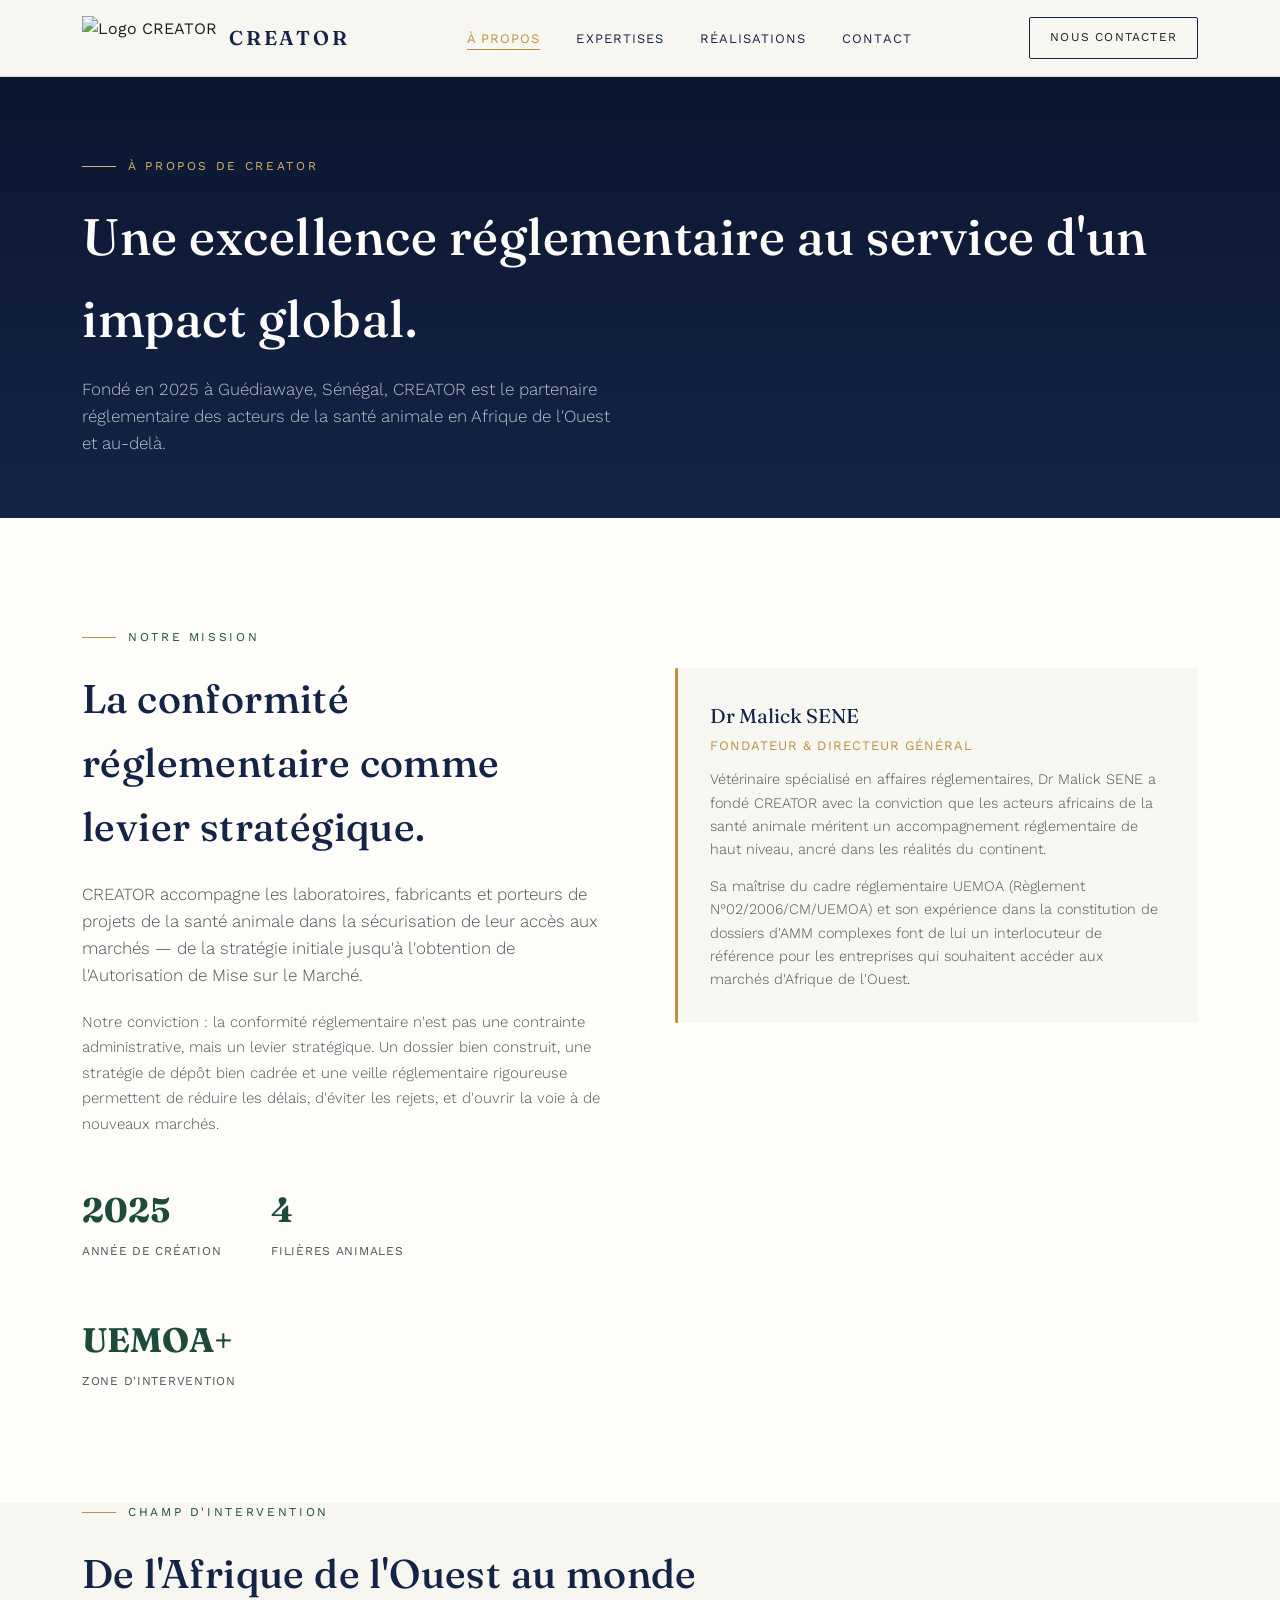
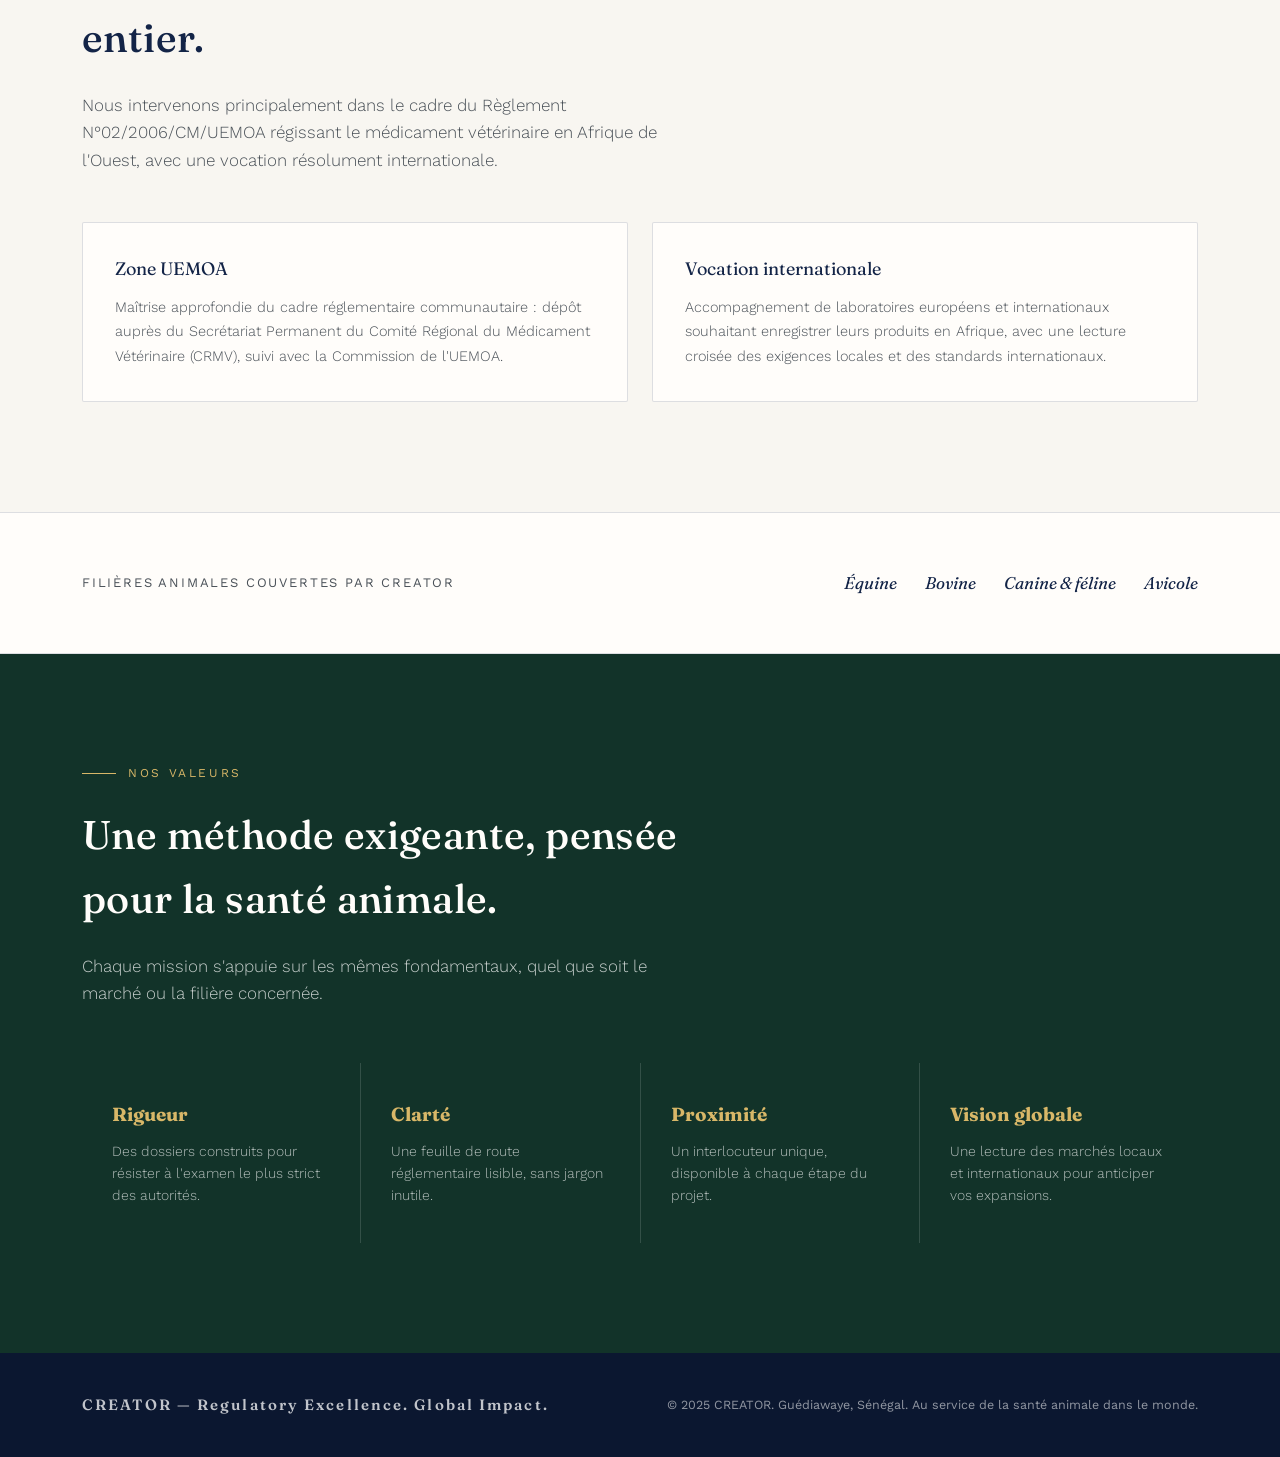
==== apropos.html @ 9912585a "feat: add complete CREATOR multi-page website" ====
<!DOCTYPE html>
<html lang="fr">
<head>
<meta charset="UTF-8">
<meta name="viewport" content="width=device-width, initial-scale=1.0">
<title>À propos — CREATOR</title>
<meta name="description" content="CREATOR, cabinet de conseil en affaires réglementaires vétérinaires fondé par Dr Malick SENE. Basé à Guédiawaye, Sénégal.">
<link rel="stylesheet" href="style.css">
</head>
<body>

<header>
  <div class="nav-inner">
    <a href="index.html" class="brand">
      <img src="logo.jpeg" alt="Logo CREATOR">
      <span class="brand-name">CREATOR</span>
    </a>
    <nav>
      <ul>
        <li><a href="apropos.html" class="active">À propos</a></li>
        <li><a href="expertises.html">Expertises</a></li>
        <li><a href="realisations.html">Réalisations</a></li>
        <li><a href="contact.html">Contact</a></li>
      </ul>
    </nav>
    <a href="contact.html" class="nav-cta">Nous contacter</a>
    <button class="menu-toggle" onclick="document.getElementById('mobileNav').classList.toggle('open')">Menu</button>
  </div>
  <div class="mobile-nav" id="mobileNav">
    <a href="apropos.html">À propos</a>
    <a href="expertises.html">Expertises</a>
    <a href="realisations.html">Réalisations</a>
    <a href="contact.html">Contact</a>
  </div>
</header>

<section class="page-hero">
  <div class="wrap">
    <div class="kicker">À propos de CREATOR</div>
    <h1>Une excellence réglementaire au service d'un impact global.</h1>
    <p>Fondé en 2025 à Guédiawaye, Sénégal, CREATOR est le partenaire réglementaire des acteurs de la santé animale en Afrique de l'Ouest et au-delà.</p>
  </div>
</section>

<section class="section about">
  <div class="wrap about-grid">
    <div>
      <div class="kicker">Notre mission</div>
      <h2>La conformité réglementaire comme levier stratégique.</h2>
      <p class="lead">CREATOR accompagne les laboratoires, fabricants et porteurs de projets de la santé animale dans la sécurisation de leur accès aux marchés — de la stratégie initiale jusqu'à l'obtention de l'Autorisation de Mise sur le Marché.</p>
      <p style="margin-top:20px; color:var(--ink-soft); font-size:15px; font-weight:300; line-height:1.7">Notre conviction : la conformité réglementaire n'est pas une contrainte administrative, mais un levier stratégique. Un dossier bien construit, une stratégie de dépôt bien cadrée et une veille réglementaire rigoureuse permettent de réduire les délais, d'éviter les rejets, et d'ouvrir la voie à de nouveaux marchés.</p>
      <div class="stat-row">
        <div class="stat"><b>2025</b><span>Année de création</span></div>
        <div class="stat"><b>4</b><span>Filières animales</span></div>
        <div class="stat"><b>UEMOA+</b><span>Zone d'intervention</span></div>
      </div>
    </div>
    <div>
      <div class="founder-card">
        <div class="name">Dr Malick SENE</div>
        <div class="title">Fondateur & Directeur Général</div>
        <p>Vétérinaire spécialisé en affaires réglementaires, Dr Malick SENE a fondé CREATOR avec la conviction que les acteurs africains de la santé animale méritent un accompagnement réglementaire de haut niveau, ancré dans les réalités du continent.</p>
        <p style="margin-top:14px">Sa maîtrise du cadre réglementaire UEMOA (Règlement N°02/2006/CM/UEMOA) et son expérience dans la constitution de dossiers d'AMM complexes font de lui un interlocuteur de référence pour les entreprises qui souhaitent accéder aux marchés d'Afrique de l'Ouest.</p>
      </div>
    </div>
  </div>
</section>

<!-- Zone d'intervention -->
<section class="section" style="background:var(--cream); padding-top:0">
  <div class="wrap">
    <div class="kicker">Champ d'intervention</div>
    <h2>De l'Afrique de l'Ouest au monde entier.</h2>
    <p class="lead">Nous intervenons principalement dans le cadre du Règlement N°02/2006/CM/UEMOA régissant le médicament vétérinaire en Afrique de l'Ouest, avec une vocation résolument internationale.</p>

    <div style="display:grid; grid-template-columns:repeat(2,1fr); gap:24px; margin-top:48px">
      <div style="padding:32px; background:var(--paper); border:1px solid var(--line); border-radius:2px">
        <div style="font-family:'Fraunces',serif; font-size:18px; color:var(--navy); margin-bottom:12px">Zone UEMOA</div>
        <p style="font-size:14.5px; color:var(--ink-soft); font-weight:300; line-height:1.7">Maîtrise approfondie du cadre réglementaire communautaire : dépôt auprès du Secrétariat Permanent du Comité Régional du Médicament Vétérinaire (CRMV), suivi avec la Commission de l'UEMOA.</p>
      </div>
      <div style="padding:32px; background:var(--paper); border:1px solid var(--line); border-radius:2px">
        <div style="font-family:'Fraunces',serif; font-size:18px; color:var(--navy); margin-bottom:12px">Vocation internationale</div>
        <p style="font-size:14.5px; color:var(--ink-soft); font-weight:300; line-height:1.7">Accompagnement de laboratoires européens et internationaux souhaitant enregistrer leurs produits en Afrique, avec une lecture croisée des exigences locales et des standards internationaux.</p>
      </div>
    </div>
  </div>
</section>

<!-- Filières -->
<section class="species-strip" style="margin-top:0">
  <div class="wrap">
    <p>Filières animales couvertes par CREATOR</p>
    <div class="species-tags">
      <span>Équine</span>
      <span>Bovine</span>
      <span>Canine & féline</span>
      <span>Avicole</span>
    </div>
  </div>
</section>

<!-- Approche -->
<section class="section approach">
  <div class="wrap">
    <div class="kicker">Nos valeurs</div>
    <h2>Une méthode exigeante, pensée pour la santé animale.</h2>
    <p class="lead">Chaque mission s'appuie sur les mêmes fondamentaux, quel que soit le marché ou la filière concernée.</p>
    <div class="value-grid">
      <div class="value-cell"><b>Rigueur</b><p>Des dossiers construits pour résister à l'examen le plus strict des autorités.</p></div>
      <div class="value-cell"><b>Clarté</b><p>Une feuille de route réglementaire lisible, sans jargon inutile.</p></div>
      <div class="value-cell"><b>Proximité</b><p>Un interlocuteur unique, disponible à chaque étape du projet.</p></div>
      <div class="value-cell"><b>Vision globale</b><p>Une lecture des marchés locaux et internationaux pour anticiper vos expansions.</p></div>
    </div>
  </div>
</section>

<footer>
  <div class="wrap footer-inner">
    <span class="brand-name">CREATOR — Regulatory Excellence. Global Impact.</span>
    <p>© 2025 CREATOR. Guédiawaye, Sénégal. Au service de la santé animale dans le monde.</p>
  </div>
</footer>

</body>
</html>
---- style.css ----
@import url('https://fonts.googleapis.com/css2?family=Fraunces:ital,opsz,wght@0,9..144,400;0,9..144,500;0,9..144,600;1,9..144,400&family=Work+Sans:wght@300;400;500;600&display=swap');

:root {
  --navy: #132447;
  --navy-deep: #0b1730;
  --forest: #1c4b3b;
  --forest-deep: #123329;
  --gold: #b8923f;
  --gold-light: #d8b768;
  --cream: #f8f6f1;
  --paper: #fffdfa;
  --ink: #1a1e22;
  --ink-soft: #4a5158;
  --line: rgba(19,36,71,0.14);
}

*, *::before, *::after { box-sizing: border-box; margin: 0; padding: 0; }
html { scroll-behavior: smooth; }
body {
  font-family: 'Work Sans', sans-serif;
  color: var(--ink);
  background: var(--cream);
  line-height: 1.6;
  -webkit-font-smoothing: antialiased;
}
h1, h2, h3, .display {
  font-family: 'Fraunces', serif;
  font-weight: 500;
  letter-spacing: 0.01em;
}
a { color: inherit; text-decoration: none; }
img { max-width: 100%; display: block; }
.wrap { max-width: 1180px; margin: 0 auto; padding: 0 32px; }
@media(max-width:640px) { .wrap { padding: 0 20px; } }

/* ---------- HEADER ---------- */
header {
  position: sticky; top: 0; z-index: 100;
  background: rgba(248,246,241,0.95);
  backdrop-filter: blur(10px);
  border-bottom: 1px solid var(--line);
}
.nav-inner {
  display: flex; align-items: center; justify-content: space-between;
  padding: 16px 32px; max-width: 1180px; margin: 0 auto;
}
.brand { display: flex; align-items: center; gap: 12px; }
.brand img { height: 44px; width: auto; }
.brand-name { font-family: 'Fraunces', serif; font-size: 20px; letter-spacing: 0.14em; color: var(--navy); font-weight: 600; }
nav ul { list-style: none; display: flex; gap: 36px; }
nav a {
  font-size: 13px; letter-spacing: 0.08em; text-transform: uppercase;
  color: var(--navy); position: relative; padding-bottom: 4px;
}
nav a::after {
  content: ""; position: absolute; left: 0; bottom: 0;
  width: 0; height: 1px; background: var(--gold); transition: width 0.3s ease;
}
nav a:hover::after, nav a.active::after { width: 100%; }
nav a.active { color: var(--gold); }
.nav-cta {
  border: 1px solid var(--navy); padding: 10px 20px; border-radius: 2px;
  font-size: 12px; letter-spacing: 0.1em; text-transform: uppercase; white-space: nowrap;
}
.nav-cta:hover { background: var(--navy); color: var(--paper); }
.menu-toggle { display: none; background: none; border: 1px solid var(--navy); padding: 8px 14px; font-size: 13px; letter-spacing: .08em; text-transform: uppercase; cursor: pointer; }
.mobile-nav { display: none; flex-direction: column; gap: 0; background: var(--paper); border-top: 1px solid var(--line); padding: 16px 32px 24px; }
.mobile-nav a { padding: 12px 0; font-size: 14px; letter-spacing: 0.08em; text-transform: uppercase; color: var(--navy); border-bottom: 1px solid var(--line); }
.mobile-nav.open { display: flex; }
@media(max-width:900px) {
  nav ul { display: none; }
  .nav-cta { display: none; }
  .menu-toggle { display: block; }
}

/* ---------- HERO ---------- */
.hero {
  position: relative; overflow: hidden;
  background: linear-gradient(180deg, var(--navy-deep) 0%, var(--navy) 60%, #16305a 100%);
  color: var(--paper);
  padding: 110px 0 140px;
}
.hero::before {
  content: "";
  position: absolute; top: -30%; right: -10%;
  width: 700px; height: 700px; border-radius: 50%;
  background: radial-gradient(circle, rgba(184,146,63,0.16) 0%, transparent 70%);
}
.hero-inner { position: relative; z-index: 2; max-width: 760px; }
.eyebrow {
  display: flex; align-items: center; gap: 12px;
  font-size: 12px; letter-spacing: 0.22em; text-transform: uppercase;
  color: var(--gold-light); margin-bottom: 28px;
}
.eyebrow::before { content: ""; width: 34px; height: 1px; background: var(--gold-light); }
.hero h1 {
  font-size: clamp(38px, 5.4vw, 62px);
  line-height: 1.08; color: var(--paper); margin-bottom: 26px;
}
.hero h1 em { font-style: italic; color: var(--gold-light); }
.hero p { font-size: 18px; color: rgba(255,255,255,0.78); max-width: 560px; margin-bottom: 40px; font-weight: 300; }
.btn-row { display: flex; gap: 18px; flex-wrap: wrap; }
.btn {
  display: inline-flex; align-items: center; gap: 10px;
  padding: 15px 30px; font-size: 13px; letter-spacing: 0.08em; text-transform: uppercase;
  border-radius: 2px; transition: all 0.25s ease;
}
.btn-primary { background: var(--gold); color: var(--navy-deep); font-weight: 600; }
.btn-primary:hover { background: var(--gold-light); }
.btn-ghost { border: 1px solid rgba(255,255,255,0.4); color: var(--paper); }
.btn-ghost:hover { border-color: var(--gold-light); color: var(--gold-light); }
.hero-path {
  position: relative; z-index: 2; margin-top: 80px;
  display: flex; align-items: center;
  border-top: 1px solid rgba(255,255,255,0.16); padding-top: 36px;
}
.hero-path .step { flex: 1; display: flex; flex-direction: column; align-items: flex-start; gap: 10px; position: relative; padding-right: 20px; }
.hero-path .step:not(:last-child)::after {
  content: ""; position: absolute; top: 11px; right: 0; width: calc(100% - 40px); height: 1px;
  background: repeating-linear-gradient(90deg, rgba(216,183,104,0.55) 0 6px, transparent 6px 12px);
}
.hero-path .dot { width: 9px; height: 9px; border-radius: 50%; background: var(--gold-light); }
.hero-path .step span { font-size: 12px; letter-spacing: 0.06em; color: rgba(255,255,255,0.7); text-transform: uppercase; }
@media(max-width:800px) {
  .hero-path { flex-direction: column; align-items: flex-start; gap: 20px; }
  .hero-path .step::after { display: none; }
}

/* ---------- SPECIES STRIP ---------- */
.species-strip {
  background: var(--paper); padding: 56px 0;
  border-top: 1px solid var(--line); border-bottom: 1px solid var(--line);
}
.species-strip .wrap { display: flex; align-items: center; justify-content: space-between; flex-wrap: wrap; gap: 24px; }
.species-strip p { font-size: 13px; letter-spacing: 0.14em; text-transform: uppercase; color: var(--ink-soft); }
.species-tags { display: flex; gap: 28px; flex-wrap: wrap; }
.species-tags span { font-family: 'Fraunces', serif; font-style: italic; font-size: 17px; color: var(--navy); }

/* ---------- SECTIONS ---------- */
.section { padding: 110px 0; }
.section-tight { padding: 80px 0; }
.kicker {
  font-size: 12px; letter-spacing: 0.22em; text-transform: uppercase; color: var(--forest);
  display: flex; align-items: center; gap: 12px; margin-bottom: 20px;
}
.kicker::before { content: ""; width: 34px; height: 1px; background: var(--gold); }
.section h2 { font-size: clamp(28px, 3.4vw, 40px); color: var(--navy); max-width: 640px; margin-bottom: 22px; }
.lead { font-size: 17px; color: var(--ink-soft); max-width: 620px; font-weight: 300; }

/* ---------- ABOUT ---------- */
.about { background: var(--paper); }
.about-grid { display: grid; grid-template-columns: 1fr 1fr; gap: 70px; align-items: start; }
@media(max-width:860px) { .about-grid { grid-template-columns: 1fr; gap: 40px; } }
.stat-row { display: flex; gap: 50px; margin-top: 46px; flex-wrap: wrap; }
.stat b { display: block; font-family: 'Fraunces', serif; font-size: 34px; color: var(--forest); }
.stat span { font-size: 12px; letter-spacing: 0.06em; text-transform: uppercase; color: var(--ink-soft); }
.founder-card {
  margin-top: 40px; padding: 32px; background: var(--cream);
  border-left: 3px solid var(--gold); border-radius: 2px;
}
.founder-card .name { font-family: 'Fraunces', serif; font-size: 20px; color: var(--navy); margin-bottom: 4px; }
.founder-card .title { font-size: 13px; letter-spacing: 0.08em; text-transform: uppercase; color: var(--gold); margin-bottom: 12px; }
.founder-card p { font-size: 14.5px; color: var(--ink-soft); font-weight: 300; }

/* ---------- SERVICES ---------- */
.services { background: var(--cream); }
.service-list { display: flex; flex-direction: column; margin-top: 56px; border-top: 1px solid var(--line); }
.service-item {
  display: grid; grid-template-columns: 90px 1fr 1fr; gap: 40px;
  padding: 44px 0; border-bottom: 1px solid var(--line); align-items: start;
}
@media(max-width:860px) { .service-item { grid-template-columns: 1fr; gap: 14px; } }
.service-mark { font-family: 'Fraunces', serif; font-size: 15px; color: var(--gold); letter-spacing: 0.06em; }
.service-item h3 { font-size: 23px; color: var(--navy); font-weight: 500; }
.service-item p { color: var(--ink-soft); font-size: 15.5px; font-weight: 300; }
.service-item ul { margin-top: 14px; padding-left: 0; list-style: none; color: var(--ink-soft); font-size: 14.5px; }
.service-item li { padding-left: 16px; position: relative; margin-bottom: 7px; }
.service-item li::before { content: "—"; position: absolute; left: 0; color: var(--gold); }

/* ---------- REALISATIONS ---------- */
.realisations { background: var(--paper); }
.real-grid { display: grid; grid-template-columns: repeat(2, 1fr); gap: 28px; margin-top: 56px; }
@media(max-width:860px) { .real-grid { grid-template-columns: 1fr; } }
.real-card {
  background: var(--cream); border: 1px solid var(--line);
  padding: 36px 32px; border-radius: 2px;
  transition: box-shadow 0.25s ease, transform 0.25s ease;
}
.real-card:hover { box-shadow: 0 8px 32px rgba(19,36,71,0.10); transform: translateY(-3px); }
.real-card.featured { background: var(--navy); color: var(--paper); grid-column: 1 / -1; }
.real-card.featured .real-client { color: var(--gold-light); }
.real-card.featured .real-desc { color: rgba(255,255,255,0.75); }
.real-card.featured .real-tag { background: rgba(255,255,255,0.12); color: rgba(255,255,255,0.8); }
.real-client { font-size: 11px; letter-spacing: 0.18em; text-transform: uppercase; color: var(--gold); margin-bottom: 14px; }
.real-card h3 { font-family: 'Fraunces', serif; font-size: 22px; color: var(--navy); margin-bottom: 12px; font-weight: 500; }
.real-card.featured h3 { color: var(--paper); }
.real-desc { font-size: 15px; color: var(--ink-soft); font-weight: 300; line-height: 1.65; margin-bottom: 20px; }
.real-tags { display: flex; flex-wrap: wrap; gap: 8px; }
.real-tag {
  font-size: 11px; letter-spacing: 0.08em; text-transform: uppercase;
  padding: 5px 12px; background: var(--paper); border: 1px solid var(--line);
  color: var(--ink-soft); border-radius: 2px;
}

/* ---------- APPROACH ---------- */
.approach { background: var(--forest-deep); color: var(--paper); }
.approach .kicker { color: var(--gold-light); }
.approach .kicker::before { background: var(--gold-light); }
.approach h2 { color: var(--paper); }
.approach .lead { color: rgba(255,255,255,0.75); }
.value-grid { display: grid; grid-template-columns: repeat(4,1fr); gap: 1px; margin-top: 56px; background: rgba(255,255,255,0.14); }
@media(max-width:900px) { .value-grid { grid-template-columns: repeat(2,1fr); } }
.value-cell { background: var(--forest-deep); padding: 36px 30px; }
.value-cell b { display: block; font-family: 'Fraunces', serif; font-size: 19px; margin-bottom: 10px; color: var(--gold-light); }
.value-cell p { font-size: 14px; color: rgba(255,255,255,0.68); font-weight: 300; }

/* ---------- CONTACT ---------- */
.contact { background: linear-gradient(180deg, var(--navy) 0%, var(--navy-deep) 100%); color: var(--paper); }
.contact-grid { display: grid; grid-template-columns: 1fr 1fr; gap: 70px; }
@media(max-width:860px) { .contact-grid { grid-template-columns: 1fr; } }
.contact h2 { color: var(--paper); }
.contact .kicker { color: var(--gold-light); }
.contact .kicker::before { background: var(--gold-light); }
.contact .lead { color: rgba(255,255,255,0.72); margin-bottom: 36px; }
.contact-info div { margin-bottom: 22px; }
.contact-info span { display: block; font-size: 11px; letter-spacing: 0.14em; text-transform: uppercase; color: var(--gold-light); margin-bottom: 6px; }
.contact-info a, .contact-info p { font-size: 16px; color: var(--paper); font-weight: 300; }
.contact-info a:hover { color: var(--gold-light); }

form { display: flex; flex-direction: column; gap: 18px; }
.field { display: flex; flex-direction: column; gap: 8px; }
.field label { font-size: 11px; letter-spacing: 0.1em; text-transform: uppercase; color: rgba(255,255,255,0.55); }
.field input, .field textarea, .field select {
  background: rgba(255,255,255,0.06); border: 1px solid rgba(255,255,255,0.22); color: var(--paper);
  padding: 13px 14px; font-family: 'Work Sans', sans-serif; font-size: 14.5px; border-radius: 2px;
}
.field input:focus, .field textarea:focus, .field select:focus { outline: none; border-color: var(--gold-light); }
.field textarea { resize: vertical; min-height: 100px; }
.field select option { background: var(--navy); }
.submit-btn {
  margin-top: 6px; align-self: flex-start;
  background: var(--gold); color: var(--navy-deep); font-weight: 600;
  padding: 15px 32px; border: none; font-size: 13px; letter-spacing: 0.08em; text-transform: uppercase;
  border-radius: 2px; cursor: pointer; transition: background 0.25s ease;
}
.submit-btn:hover { background: var(--gold-light); }
.form-success {
  display: none; padding: 16px 20px; background: rgba(28,75,59,0.4);
  border: 1px solid var(--gold-light); border-radius: 2px;
  color: var(--gold-light); font-size: 14px; letter-spacing: 0.04em;
}
.form-success.show { display: block; }

/* ---------- PAGE HERO (inner pages) ---------- */
.page-hero {
  background: linear-gradient(180deg, var(--navy-deep) 0%, var(--navy) 100%);
  color: var(--paper); padding: 80px 0 60px;
}
.page-hero .kicker { color: var(--gold-light); }
.page-hero .kicker::before { background: var(--gold-light); }
.page-hero h1 { font-size: clamp(32px, 4vw, 52px); color: var(--paper); margin-bottom: 16px; }
.page-hero p { font-size: 17px; color: rgba(255,255,255,0.72); max-width: 540px; font-weight: 300; }

/* ---------- FOOTER ---------- */
footer { background: var(--navy-deep); color: rgba(255,255,255,0.55); padding: 40px 0; }
.footer-inner { display: flex; justify-content: space-between; align-items: center; flex-wrap: wrap; gap: 16px; }
.footer-inner .brand-name { color: rgba(255,255,255,0.75); font-size: 15px; }
footer p { font-size: 12.5px; }

/* focus & motion */
a:focus-visible, button:focus-visible, input:focus-visible, textarea:focus-visible { outline: 2px solid var(--gold); outline-offset: 2px; }
@media (prefers-reduced-motion: reduce) { html { scroll-behavior: auto; } * { transition: none !important; } }
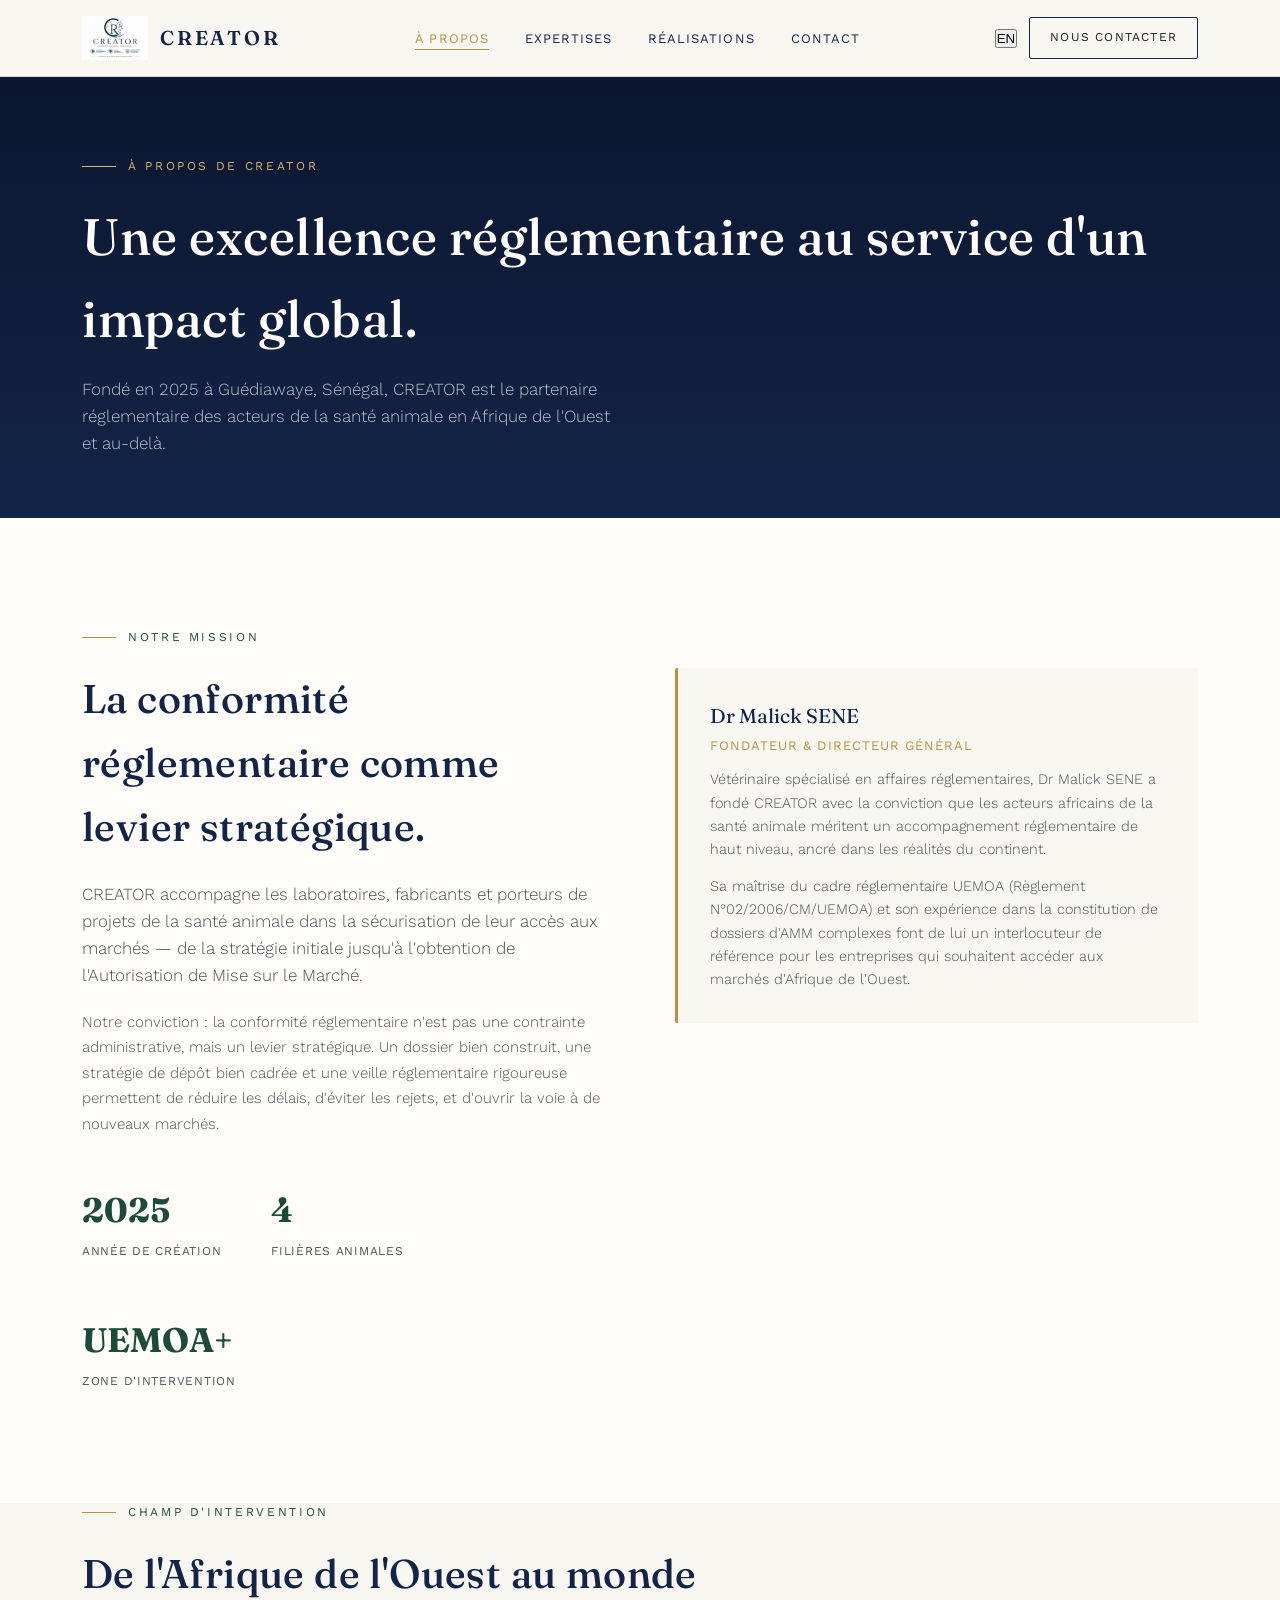
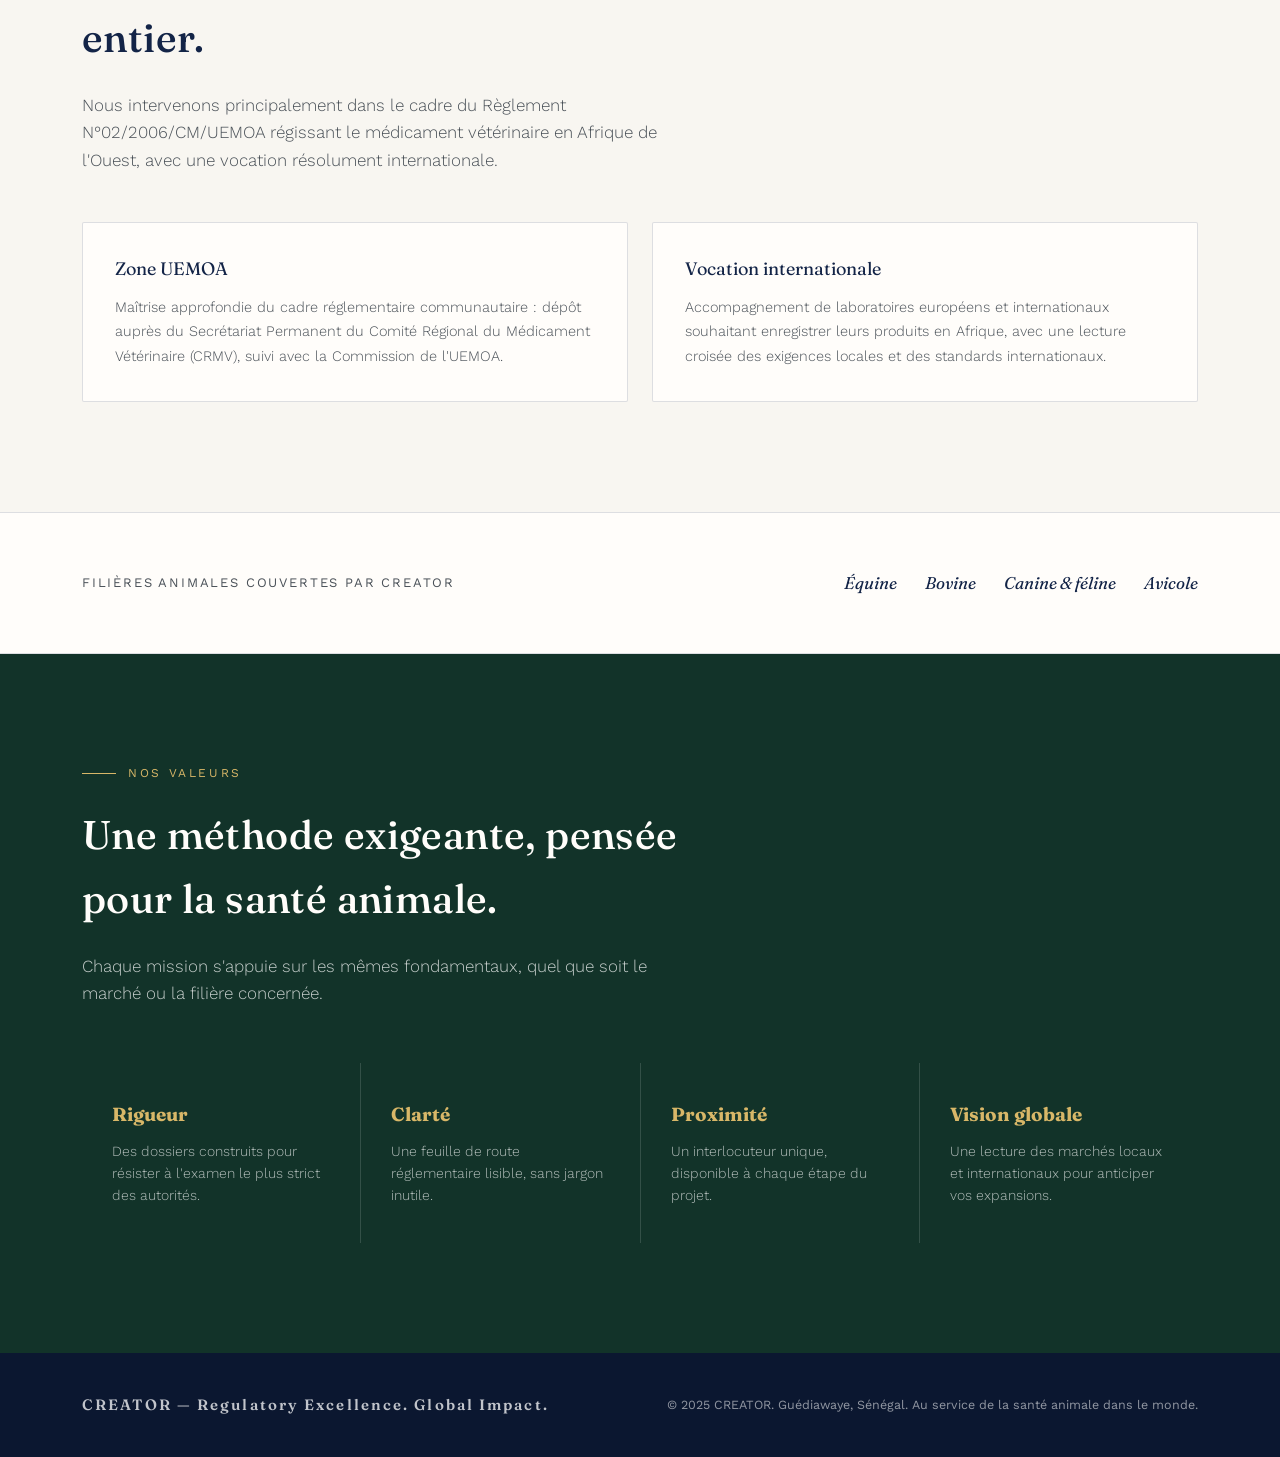
==== commit e68ecc5c: "Add files via upload" ====
--- a/apropos.html
+++ b/apropos.html
@@ -8,118 +8,108 @@
 <link rel="stylesheet" href="style.css">
 </head>
 <body>
-
 <header>
   <div class="nav-inner">
-    <a href="index.html" class="brand">
-      <img src="logo.jpeg" alt="Logo CREATOR">
-      <span class="brand-name">CREATOR</span>
-    </a>
-    <nav>
-      <ul>
-        <li><a href="apropos.html" class="active">À propos</a></li>
-        <li><a href="expertises.html">Expertises</a></li>
-        <li><a href="realisations.html">Réalisations</a></li>
-        <li><a href="contact.html">Contact</a></li>
-      </ul>
-    </nav>
-    <a href="contact.html" class="nav-cta">Nous contacter</a>
+    <a href="index.html" class="brand"><img src="logo.jpeg" alt="Logo CREATOR"><span class="brand-name">CREATOR</span></a>
+    <nav><ul>
+      <li><a href="apropos.html" class="active" data-i18n="nav.about">À propos</a></li>
+      <li><a href="expertises.html" data-i18n="nav.expertises">Expertises</a></li>
+      <li><a href="realisations.html" data-i18n="nav.realisations">Réalisations</a></li>
+      <li><a href="contact.html" data-i18n="nav.contact">Contact</a></li>
+    </ul></nav>
+    <div style="display:flex;align-items:center;gap:12px">
+      <button class="lang-btn" onclick="i18n.toggle()">EN</button>
+      <a href="contact.html" class="nav-cta" data-i18n="nav.cta">Nous contacter</a>
+    </div>
     <button class="menu-toggle" onclick="document.getElementById('mobileNav').classList.toggle('open')">Menu</button>
   </div>
   <div class="mobile-nav" id="mobileNav">
-    <a href="apropos.html">À propos</a>
-    <a href="expertises.html">Expertises</a>
-    <a href="realisations.html">Réalisations</a>
-    <a href="contact.html">Contact</a>
+    <a href="apropos.html" data-i18n="nav.about">À propos</a>
+    <a href="expertises.html" data-i18n="nav.expertises">Expertises</a>
+    <a href="realisations.html" data-i18n="nav.realisations">Réalisations</a>
+    <a href="contact.html" data-i18n="nav.contact">Contact</a>
+    <button class="lang-btn" onclick="i18n.toggle()" style="margin-top:12px;align-self:flex-start">EN</button>
   </div>
 </header>
 
 <section class="page-hero">
   <div class="wrap">
-    <div class="kicker">À propos de CREATOR</div>
-    <h1>Une excellence réglementaire au service d'un impact global.</h1>
-    <p>Fondé en 2025 à Guédiawaye, Sénégal, CREATOR est le partenaire réglementaire des acteurs de la santé animale en Afrique de l'Ouest et au-delà.</p>
+    <div class="kicker" data-i18n="ap.kicker.hero">À propos de CREATOR</div>
+    <h1 data-i18n="ap.h1">Une excellence réglementaire au service d'un impact global.</h1>
+    <p data-i18n="ap.hero.p">Fondé en 2025 à Guédiawaye, Sénégal, CREATOR est le partenaire réglementaire des acteurs de la santé animale en Afrique de l'Ouest et au-delà.</p>
   </div>
 </section>
 
 <section class="section about">
   <div class="wrap about-grid">
     <div>
-      <div class="kicker">Notre mission</div>
-      <h2>La conformité réglementaire comme levier stratégique.</h2>
-      <p class="lead">CREATOR accompagne les laboratoires, fabricants et porteurs de projets de la santé animale dans la sécurisation de leur accès aux marchés — de la stratégie initiale jusqu'à l'obtention de l'Autorisation de Mise sur le Marché.</p>
-      <p style="margin-top:20px; color:var(--ink-soft); font-size:15px; font-weight:300; line-height:1.7">Notre conviction : la conformité réglementaire n'est pas une contrainte administrative, mais un levier stratégique. Un dossier bien construit, une stratégie de dépôt bien cadrée et une veille réglementaire rigoureuse permettent de réduire les délais, d'éviter les rejets, et d'ouvrir la voie à de nouveaux marchés.</p>
+      <div class="kicker" data-i18n="ap.kicker1">Notre mission</div>
+      <h2 data-i18n="ap.h2.1">La conformité réglementaire comme levier stratégique.</h2>
+      <p class="lead" data-i18n="ap.lead1">CREATOR accompagne les laboratoires, fabricants et porteurs de projets de la santé animale dans la sécurisation de leur accès aux marchés — de la stratégie initiale jusqu'à l'obtention de l'Autorisation de Mise sur le Marché.</p>
+      <p style="margin-top:20px; color:var(--ink-soft); font-size:15px; font-weight:300; line-height:1.7" data-i18n="ap.p1">Notre conviction : la conformité réglementaire n'est pas une contrainte administrative, mais un levier stratégique. Un dossier bien construit, une stratégie de dépôt bien cadrée et une veille réglementaire rigoureuse permettent de réduire les délais, d'éviter les rejets, et d'ouvrir la voie à de nouveaux marchés.</p>
       <div class="stat-row">
-        <div class="stat"><b>2025</b><span>Année de création</span></div>
-        <div class="stat"><b>4</b><span>Filières animales</span></div>
-        <div class="stat"><b>UEMOA+</b><span>Zone d'intervention</span></div>
+        <div class="stat"><b data-i18n="ap.stat1.b">2025</b><span data-i18n="ap.stat1.s">Année de création</span></div>
+        <div class="stat"><b data-i18n="ap.stat2.b">4</b><span data-i18n="ap.stat2.s">Filières animales</span></div>
+        <div class="stat"><b data-i18n="ap.stat3.b">UEMOA+</b><span data-i18n="ap.stat3.s">Zone d'intervention</span></div>
       </div>
     </div>
     <div>
       <div class="founder-card">
         <div class="name">Dr Malick SENE</div>
-        <div class="title">Fondateur & Directeur Général</div>
-        <p>Vétérinaire spécialisé en affaires réglementaires, Dr Malick SENE a fondé CREATOR avec la conviction que les acteurs africains de la santé animale méritent un accompagnement réglementaire de haut niveau, ancré dans les réalités du continent.</p>
-        <p style="margin-top:14px">Sa maîtrise du cadre réglementaire UEMOA (Règlement N°02/2006/CM/UEMOA) et son expérience dans la constitution de dossiers d'AMM complexes font de lui un interlocuteur de référence pour les entreprises qui souhaitent accéder aux marchés d'Afrique de l'Ouest.</p>
+        <div class="title" data-i18n="ap.founder.title">Fondateur & Directeur Général</div>
+        <p data-i18n="ap.founder.p1">Vétérinaire spécialisé en affaires réglementaires, Dr Malick SENE a fondé CREATOR avec la conviction que les acteurs africains de la santé animale méritent un accompagnement réglementaire de haut niveau, ancré dans les réalités du continent.</p>
+        <p style="margin-top:14px" data-i18n="ap.founder.p2">Sa maîtrise du cadre réglementaire UEMOA (Règlement N°02/2006/CM/UEMOA) et son expérience dans la constitution de dossiers d'AMM complexes font de lui un interlocuteur de référence pour les entreprises qui souhaitent accéder aux marchés d'Afrique de l'Ouest.</p>
       </div>
     </div>
   </div>
 </section>
 
-<!-- Zone d'intervention -->
 <section class="section" style="background:var(--cream); padding-top:0">
   <div class="wrap">
-    <div class="kicker">Champ d'intervention</div>
-    <h2>De l'Afrique de l'Ouest au monde entier.</h2>
-    <p class="lead">Nous intervenons principalement dans le cadre du Règlement N°02/2006/CM/UEMOA régissant le médicament vétérinaire en Afrique de l'Ouest, avec une vocation résolument internationale.</p>
-
+    <div class="kicker" data-i18n="ap.kicker2">Champ d'intervention</div>
+    <h2 data-i18n="ap.h2.2">De l'Afrique de l'Ouest au monde entier.</h2>
+    <p class="lead" data-i18n="ap.lead2">Nous intervenons principalement dans le cadre du Règlement N°02/2006/CM/UEMOA régissant le médicament vétérinaire en Afrique de l'Ouest, avec une vocation résolument internationale.</p>
     <div style="display:grid; grid-template-columns:repeat(2,1fr); gap:24px; margin-top:48px">
       <div style="padding:32px; background:var(--paper); border:1px solid var(--line); border-radius:2px">
-        <div style="font-family:'Fraunces',serif; font-size:18px; color:var(--navy); margin-bottom:12px">Zone UEMOA</div>
-        <p style="font-size:14.5px; color:var(--ink-soft); font-weight:300; line-height:1.7">Maîtrise approfondie du cadre réglementaire communautaire : dépôt auprès du Secrétariat Permanent du Comité Régional du Médicament Vétérinaire (CRMV), suivi avec la Commission de l'UEMOA.</p>
+        <div style="font-family:'Fraunces',serif; font-size:18px; color:var(--navy); margin-bottom:12px" data-i18n="ap.zone1.title">Zone UEMOA</div>
+        <p style="font-size:14.5px; color:var(--ink-soft); font-weight:300; line-height:1.7" data-i18n="ap.zone1.p">Maîtrise approfondie du cadre réglementaire communautaire : dépôt auprès du Secrétariat Permanent du Comité Régional du Médicament Vétérinaire (CRMV), suivi avec la Commission de l'UEMOA.</p>
       </div>
       <div style="padding:32px; background:var(--paper); border:1px solid var(--line); border-radius:2px">
-        <div style="font-family:'Fraunces',serif; font-size:18px; color:var(--navy); margin-bottom:12px">Vocation internationale</div>
-        <p style="font-size:14.5px; color:var(--ink-soft); font-weight:300; line-height:1.7">Accompagnement de laboratoires européens et internationaux souhaitant enregistrer leurs produits en Afrique, avec une lecture croisée des exigences locales et des standards internationaux.</p>
+        <div style="font-family:'Fraunces',serif; font-size:18px; color:var(--navy); margin-bottom:12px" data-i18n="ap.zone2.title">Vocation internationale</div>
+        <p style="font-size:14.5px; color:var(--ink-soft); font-weight:300; line-height:1.7" data-i18n="ap.zone2.p">Accompagnement de laboratoires européens et internationaux souhaitant enregistrer leurs produits en Afrique, avec une lecture croisée des exigences locales et des standards internationaux.</p>
       </div>
     </div>
   </div>
 </section>
 
-<!-- Filières -->
 <section class="species-strip" style="margin-top:0">
   <div class="wrap">
-    <p>Filières animales couvertes par CREATOR</p>
+    <p data-i18n="ap.strip.p">Filières animales couvertes par CREATOR</p>
     <div class="species-tags">
-      <span>Équine</span>
-      <span>Bovine</span>
-      <span>Canine & féline</span>
-      <span>Avicole</span>
+      <span data-i18n="idx.sp1">Équine</span><span data-i18n="idx.sp2">Bovine</span>
+      <span data-i18n="idx.sp3">Canine & féline</span><span data-i18n="idx.sp4">Avicole</span>
     </div>
   </div>
 </section>
 
-<!-- Approche -->
 <section class="section approach">
   <div class="wrap">
-    <div class="kicker">Nos valeurs</div>
-    <h2>Une méthode exigeante, pensée pour la santé animale.</h2>
-    <p class="lead">Chaque mission s'appuie sur les mêmes fondamentaux, quel que soit le marché ou la filière concernée.</p>
+    <div class="kicker" data-i18n="ap.kicker3">Nos valeurs</div>
+    <h2 data-i18n="ap.h2.3">Une méthode exigeante, pensée pour la santé animale.</h2>
+    <p class="lead" data-i18n="ap.lead3">Chaque mission s'appuie sur les mêmes fondamentaux, quel que soit le marché ou la filière concernée.</p>
     <div class="value-grid">
-      <div class="value-cell"><b>Rigueur</b><p>Des dossiers construits pour résister à l'examen le plus strict des autorités.</p></div>
-      <div class="value-cell"><b>Clarté</b><p>Une feuille de route réglementaire lisible, sans jargon inutile.</p></div>
-      <div class="value-cell"><b>Proximité</b><p>Un interlocuteur unique, disponible à chaque étape du projet.</p></div>
-      <div class="value-cell"><b>Vision globale</b><p>Une lecture des marchés locaux et internationaux pour anticiper vos expansions.</p></div>
+      <div class="value-cell"><b data-i18n="idx.v1.b">Rigueur</b><p data-i18n="idx.v1.p">Des dossiers construits pour résister à l'examen le plus strict des autorités.</p></div>
+      <div class="value-cell"><b data-i18n="idx.v2.b">Clarté</b><p data-i18n="idx.v2.p">Une feuille de route réglementaire lisible, sans jargon inutile.</p></div>
+      <div class="value-cell"><b data-i18n="idx.v3.b">Proximité</b><p data-i18n="idx.v3.p">Un interlocuteur unique, disponible à chaque étape du projet.</p></div>
+      <div class="value-cell"><b data-i18n="idx.v4.b">Vision globale</b><p data-i18n="idx.v4.p">Une lecture des marchés locaux et internationaux pour anticiper vos expansions.</p></div>
     </div>
   </div>
 </section>
 
-<footer>
-  <div class="wrap footer-inner">
-    <span class="brand-name">CREATOR — Regulatory Excellence. Global Impact.</span>
-    <p>© 2025 CREATOR. Guédiawaye, Sénégal. Au service de la santé animale dans le monde.</p>
-  </div>
-</footer>
-
+<footer><div class="wrap footer-inner">
+  <span class="brand-name">CREATOR — Regulatory Excellence. Global Impact.</span>
+  <p data-i18n="footer.copy">© 2025 CREATOR. Guédiawaye, Sénégal. Au service de la santé animale dans le monde.</p>
+</div></footer>
+<script src="i18n.js"></script>
 </body>
 </html>
